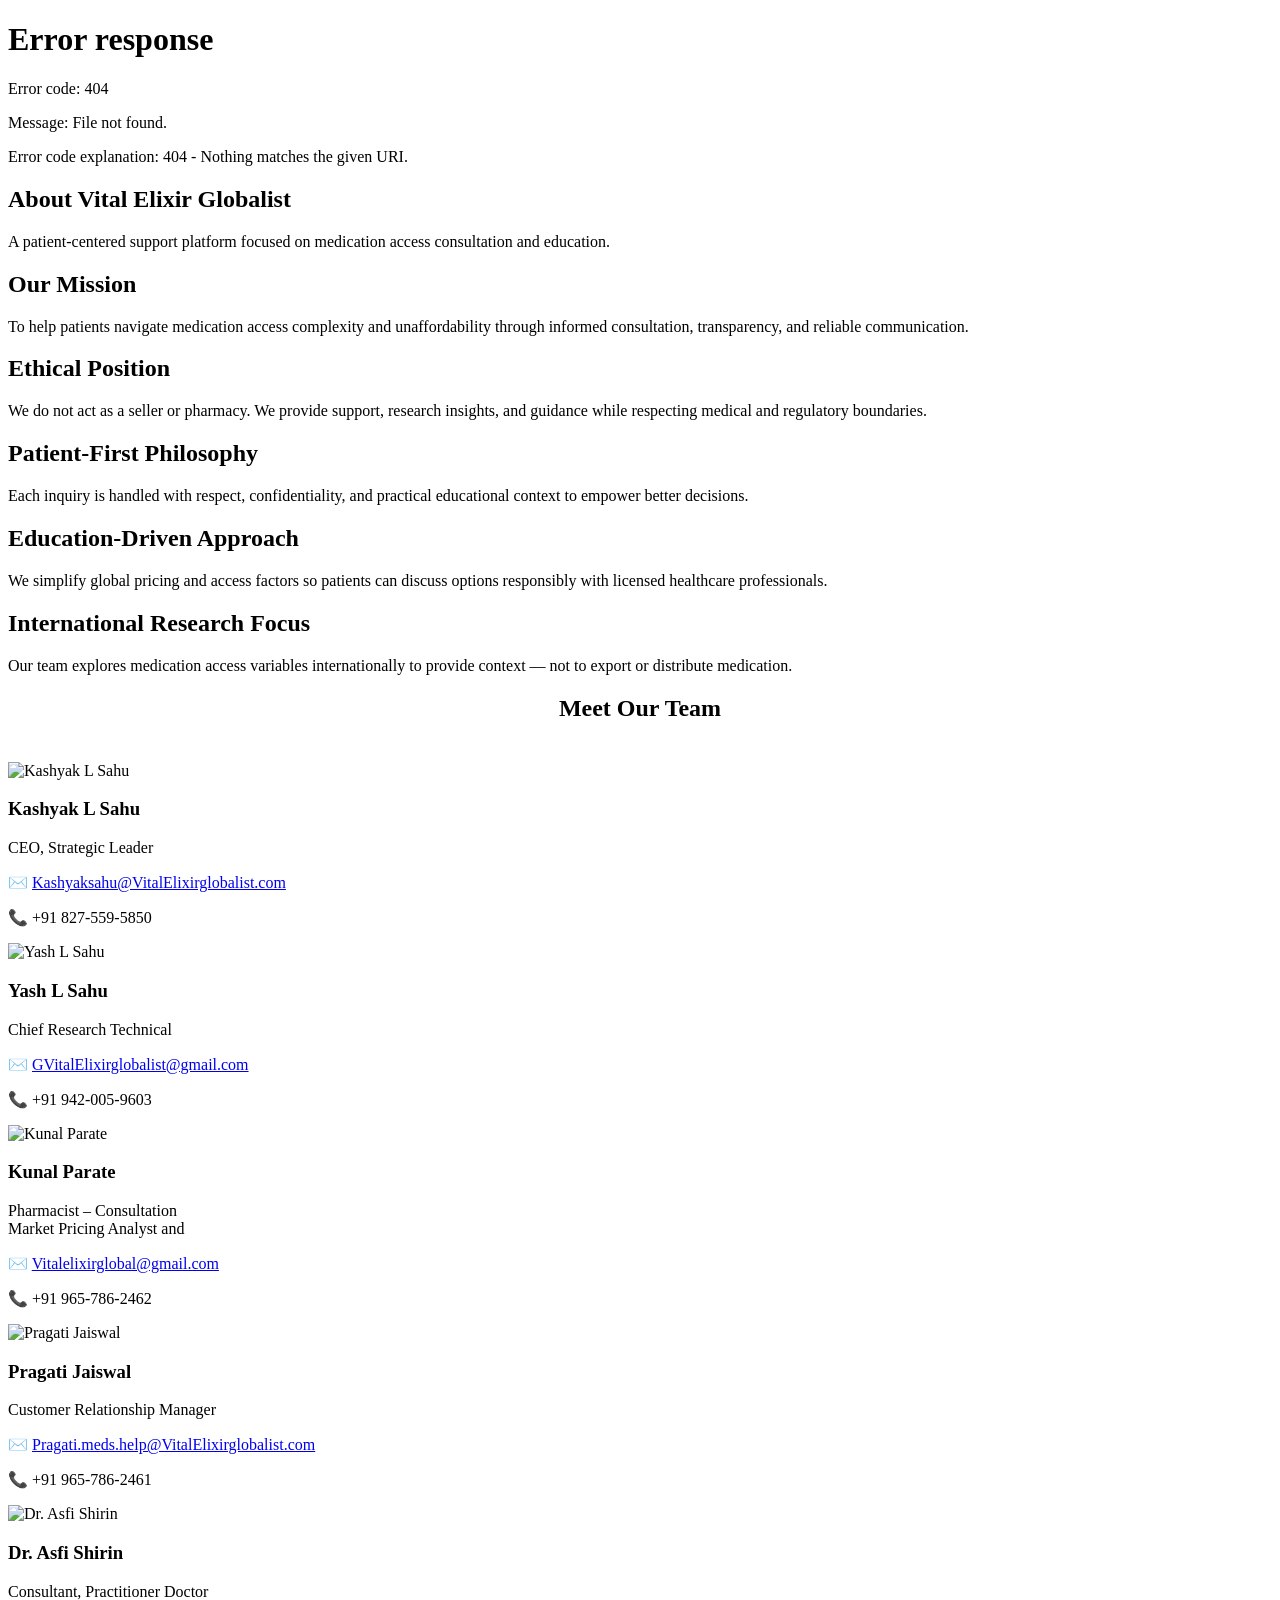
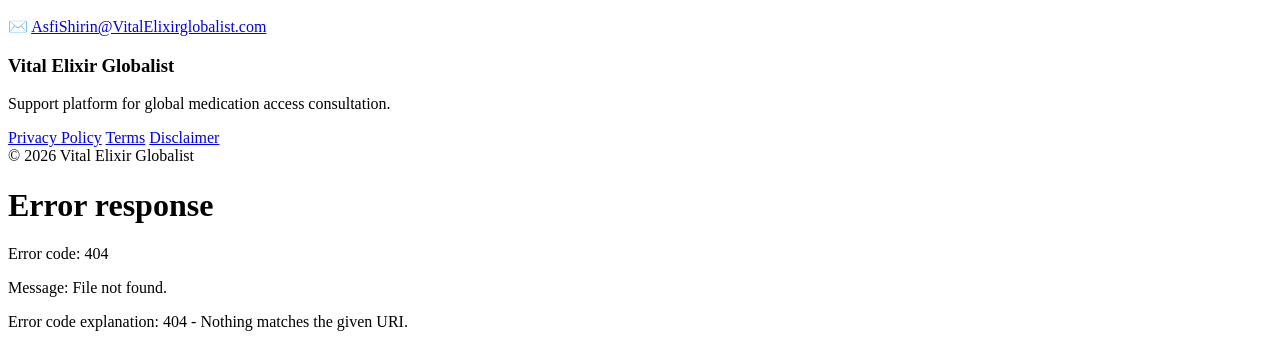
==== about.html @ f06d9dc3 "Create about.html" ====
<!doctype html>
<html lang="en">
<head>
    <meta charset="UTF-8">
    <meta name="viewport" content="width=device-width, initial-scale=1.0">
    <meta name="description"
        content="Terms of service for Vital Elixir Globalist including informational purpose, non-medical advice statement, and patient responsibilities.">
    <title>Terms of Service | Vital Elixir Globalist</title>
    <link rel="stylesheet" href="styles.css">
</head>
<body>
<div id="header-placeholder"></div>
      <main>
        <section class="page-title">
            <div class="container">
                <h1>About Vital Elixir Globalist</h1>
                <p>
                    A patient-centered support platform focused on medication access consultation and education.
                </p>
            </div>
        </section>

        <section class="section">
            <div class="container grid">

                <article class="card">
                    <h2>Our Mission</h2>
                    <p>
                        To help patients navigate medication access complexity and unaffordability through informed consultation,
                        transparency, and reliable communication.
                    </p>
                </article>

                <article class="card">
                    <h2>Ethical Position</h2>
                    <p>
                        We do not act as a seller or pharmacy. We provide support, research insights, and guidance
                        while respecting medical and regulatory boundaries.
                    </p>
                </article>

                <article class="card">
                    <h2>Patient-First Philosophy</h2>
                    <p>
                        Each inquiry is handled with respect, confidentiality, and practical educational context
                        to empower better decisions.
                    </p>
                </article>

                <article class="card">
                    <h2>Education-Driven Approach</h2>
                    <p>
                        We simplify global pricing and access factors so patients can discuss options responsibly
                        with licensed healthcare professionals.
                    </p>
                </article>

                <article class="card">
                    <h2>International Research Focus</h2>
                    <p>
                        Our team explores medication access variables internationally to provide context —
                        not to export or distribute medication.
                    </p>
                </article>

            </div>
        </section>

          <!-- Team Section -->
<section class="section" id="our-team">
  <div class="container">
    <h2 style="text-align:center; margin-bottom:2.5rem;">Meet Our Team</h2>

    <div class="grid team-grid">

      <!-- Member 1 -->
      <div class="card team-card">
        <img src="images/Kashyaksahu.jpeg" alt="Kashyak L Sahu">
        <div class="team-info">
          <h3>Kashyak L Sahu</h3>
          <p>CEO, Strategic Leader</p>
          <p>✉️ <a href="mailto:Kashyaksahu@VitalElixirglobalist.com">Kashyaksahu@VitalElixirglobalist.com</a></p>
          <p>📞 +91 827-559-5850</p>
        </div>
      </div>

      <!-- Member 2 -->
      <div class="card team-card">
        <img src="images/yash.jpeg" alt="Yash L Sahu">
        <div class="team-info">
          <h3>Yash L Sahu</h3>
          <p>Chief Research Technical</p>
          <p>✉️ <a href="mailto:Yashsahu@VitalElixirglobalist.com">GVitalElixirglobalist@gmail.com</a></p>
           <p>📞 +91 942-005-9603</p>
        </div>
      </div>

      <!-- Member 3 -->
      <div class="card team-card">
        <img src="images/sanjayparatemadarchod.jpeg" alt="Kunal Parate">
        <div class="team-info">
          <h3>Kunal Parate</h3>
          <p>Pharmacist – Consultation<br>Market Pricing Analyst and </p>
          <p>✉️ <a href="mailto:Vitalelixirglobal@gmail.com">Vitalelixirglobal@gmail.com</a></p>
          <p>📞 +91 965-786-2462</p>
        </div>
      </div>

      <!-- Member 4 -->
      <div class="card team-card">
        <img src="images/pragati.jpeg" alt="Pragati Jaiswal">
        <div class="team-info">
          <h3>Pragati Jaiswal</h3>
          <p>Customer Relationship Manager</p>
          <p>✉️ <a href="mailto:Pragati.meds.help@VitalElixirglobalist.com">Pragati.meds.help@VitalElixirglobalist.com</a></p>
          <p>📞 +91 965-786-2461</p>
        </div>
      </div>

      <!-- Member 5 -->
      <div class="card team-card">
        <img src="images/doctor.jpeg" alt="Dr. Asfi Shirin">
        <div class="team-info">
          <h3>Dr. Asfi Shirin</h3>
          <p>Consultant, Practitioner Doctor</p>
          <p>✉️ <a href="mailto:AsfiShirin@VitalElixirglobalist.com">AsfiShirin@VitalElixirglobalist.com</a></p>
        </div>
      </div>

    </div> <!-- .grid -->
  </div> <!-- .container -->
</section>

    </main>

<footer>
  <div class="container footer-grid">
    <div>
      <h3>Vital Elixir Globalist</h3>
      <p class="small">
        Support platform for global medication access consultation.
      </p>
    </div>

    <div class="footer-links">
      <a href="privacy.html">Privacy Policy</a>
      <a href="terms.html">Terms</a>
      <a href="disclaimer.html">Disclaimer</a>
    </div>

    <div class="small">
      © 2026 Vital Elixir Globalist
    </div>
  </div>
</footer>

<div id="floating-placeholder"></div>

<script>
    fetch("header.html")
        .then(response => response.text())
        .then(data => {
            document.getElementById("header-placeholder").innerHTML = data;

            // 🔑 Initialize menu AFTER header loads
            const menuBtn = document.querySelector('.menu-btn');
            const navLinks = document.querySelector('.nav-links');

            if (menuBtn && navLinks) {
                menuBtn.addEventListener('click', () => {
                    navLinks.classList.toggle('open');
                });
            }
        });

    fetch("floating-contact.html")
        .then(response => response.text())
        .then(data => {
            document.getElementById("floating-placeholder").innerHTML = data;
        });
</script>
       <script src="script.js"></script>
</body>
</html>
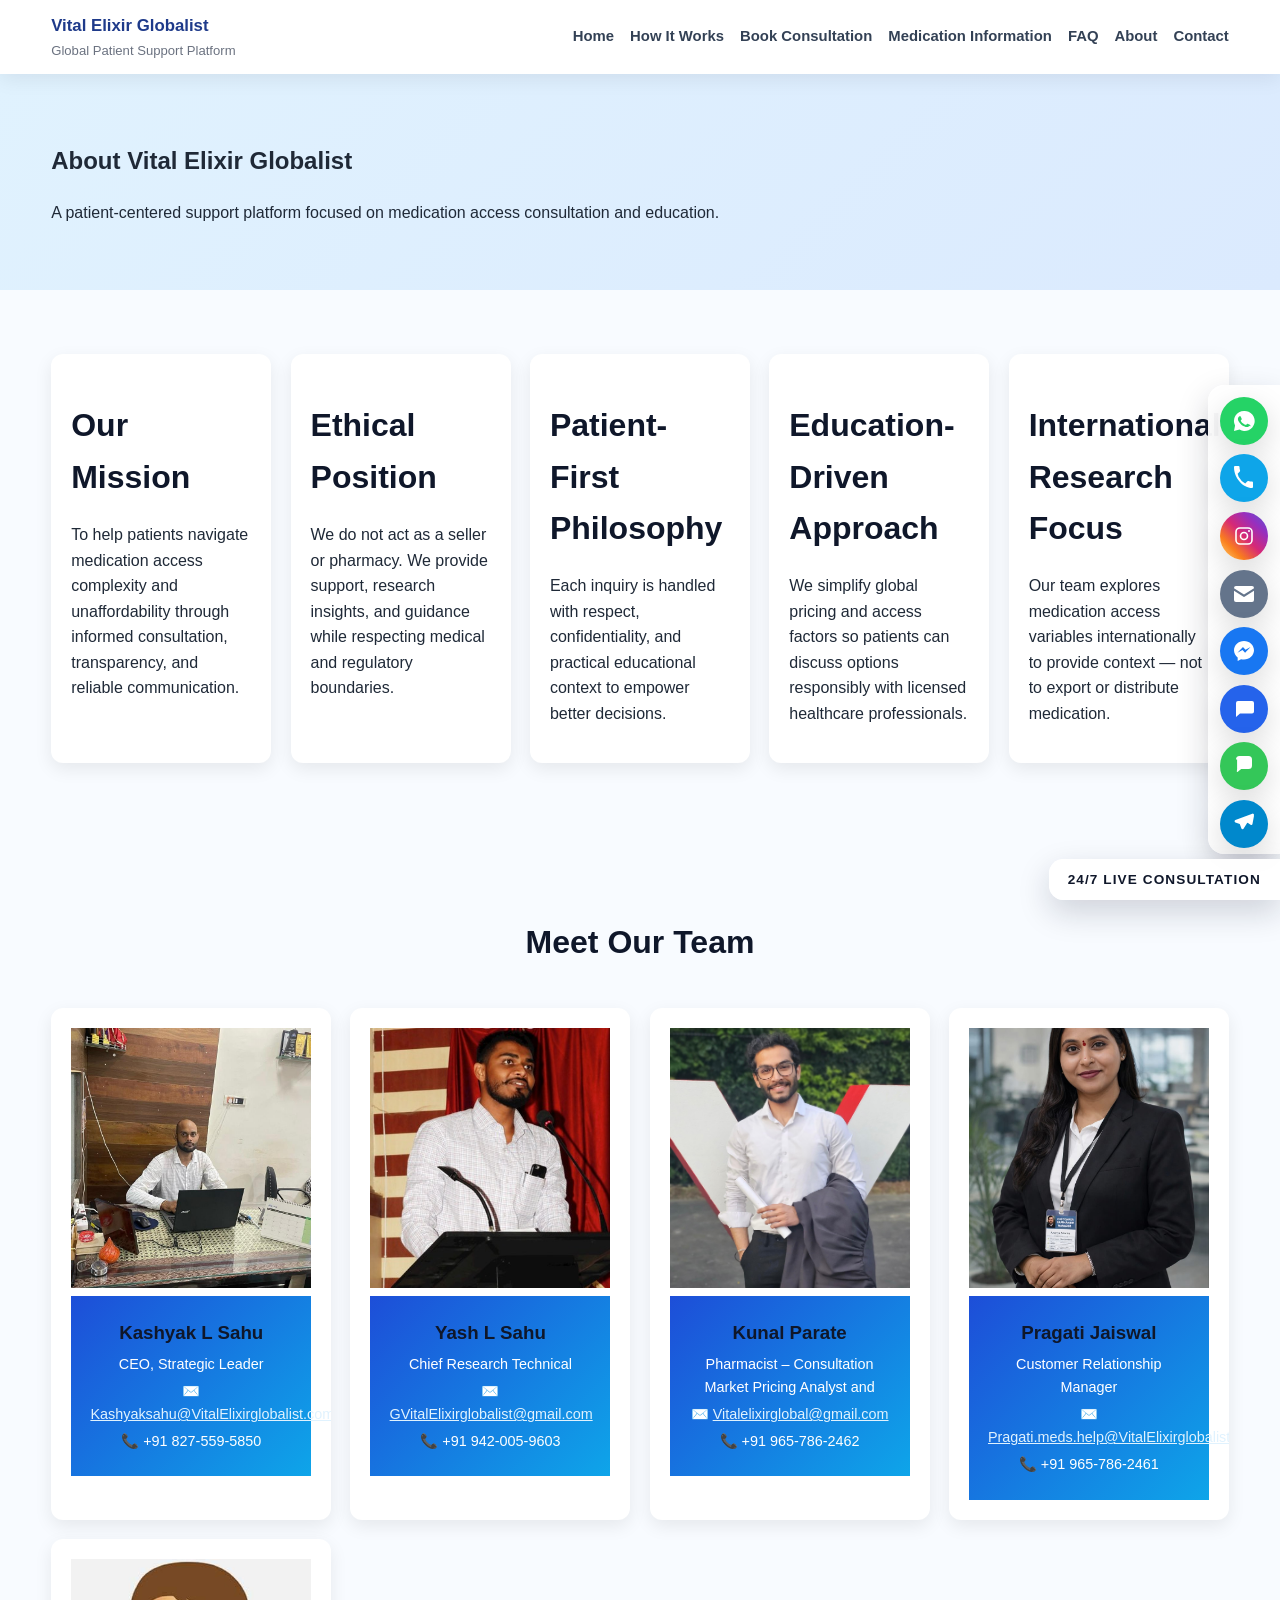
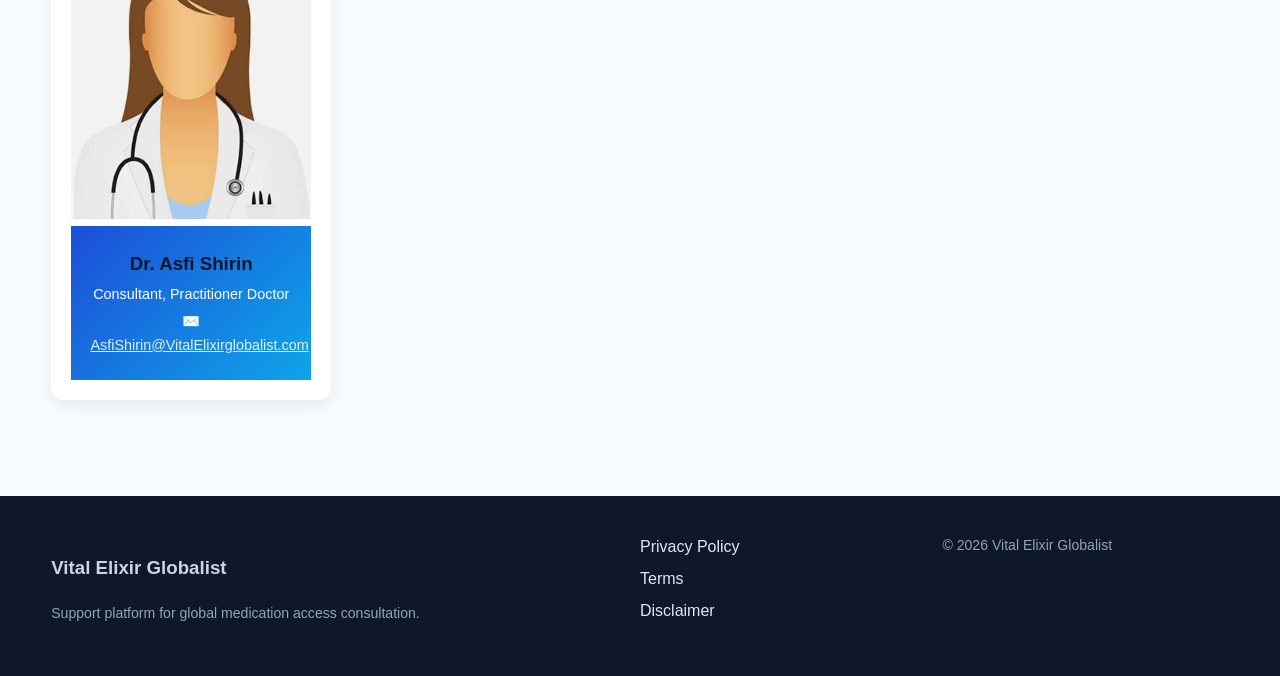
==== commit 6b8569a6: "Update about.html" ====
--- a/about.html
+++ b/about.html
@@ -7,6 +7,15 @@
         content="Terms of service for Vital Elixir Globalist including informational purpose, non-medical advice statement, and patient responsibilities.">
     <title>Terms of Service | Vital Elixir Globalist</title>
     <link rel="stylesheet" href="styles.css">
+    <!-- Google tag (gtag.js) -->
+<script async src="https://www.googletagmanager.com/gtag/js?id=G-TFVS78HKC3"></script>
+<script>
+  window.dataLayer = window.dataLayer || [];
+  function gtag(){dataLayer.push(arguments);}
+  gtag('js', new Date());
+
+  gtag('config', 'G-TFVS78HKC3');
+</script>
 </head>
 <body>
 <div id="header-placeholder"></div>
--- a/styles.css
+++ b/styles.css
@@ -0,0 +1,570 @@
+:root {
+  --primary: #1d4ed8;
+  --primary-dark: #1e3a8a;
+  --accent: #0ea5e9;
+  --bg: #f8fbff;
+  --text: #1f2937;
+  --muted: #6b7280;
+  --white: #ffffff;
+  --success: #10b981;
+  --shadow: 0 10px 30px rgba(15, 23, 42, 0.08);
+  --radius: 14px;
+}
+* { box-sizing: border-box; }
+body {
+  margin: 0;
+  font-family: Inter, "Segoe UI", Roboto, Arial, sans-serif;
+  color: var(--text);
+  background: var(--bg);
+  line-height: 1.6;
+}
+a { color: inherit; text-decoration: none; }
+.container { width: min(1400px, 92%); margin: 0 auto; }
+header {
+  background: var(--white);
+  position: sticky;
+  top: 0;
+  z-index: 100;
+  box-shadow: 0 4px 20px rgba(2, 6, 23, 0.08);
+}
+.nav {
+  display: flex;
+  align-items: center;
+  justify-content: space-between;
+  min-height: 74px;
+}
+.brand { display: flex; flex-direction: column; }
+.brand strong { color: var(--primary-dark); font-size: 1.05rem; }
+.brand span { color: var(--muted); font-size: .82rem; }
+.nav-links { display: flex; gap: 1rem; align-items: center; flex-wrap: wrap; }
+.nav-links a { font-weight: 600; color: #334155; font-size: .93rem; }
+.nav-links a:hover { color: var(--primary); }
+.menu-btn { display: none; border: 0; background: transparent; font-size: 1.5rem; }
+.hero {
+  background: linear-gradient(135deg, #dbeafe, #ecfeff 60%, #eff6ff);
+  padding: 5rem 0;
+}
+.hero h1 { font-size: clamp(1.9rem, 4vw, 3rem); line-height: 1.15; margin-bottom: 1rem; color: #0f172a; }
+.hero p { font-size: 1.08rem; color: #334155; max-width: 860px; }
+.btn-row { display: flex; gap: 1rem; margin-top: 2rem; flex-wrap: wrap; }
+.btn {
+  display: inline-flex;
+  align-items: center;
+  justify-content: center;
+  padding: .85rem 1.25rem;
+  border-radius: 999px;
+  font-weight: 700;
+  border: 2px solid transparent;
+}
+.btn-primary { background: linear-gradient(90deg, var(--primary), var(--accent)); color: var(--white); }
+.btn-secondary { border-color: var(--primary); color: var(--primary-dark); background: #eff6ff; }
+.section { padding: 4rem 0; }
+.section h2 { font-size: clamp(1.5rem, 3vw, 2rem); margin-bottom: 1.2rem; color: #0f172a; }
+.grid {
+  display: grid;
+  gap: 1.2rem;
+  grid-template-columns: repeat(auto-fit, minmax(220px, 1fr));
+}
+/* Force 5 cards in one row on large screens */
+@media (min-width: 1200px) {
+  .grid.features-grid {
+    grid-template-columns: repeat(5, 1fr);
+  }
+}
+.card {
+  background: var(--white);
+  border-radius: var(--radius);
+  padding: 1.25rem;
+  box-shadow: var(--shadow);
+}
+.card h3 { margin-top: .2rem; margin-bottom: .55rem; color: #0f172a; }
+.steps { counter-reset: step; display: grid; gap: 1rem; }
+.step {
+  background: var(--white);
+  border-radius: var(--radius);
+  box-shadow: var(--shadow);
+  padding: 1rem 1.2rem;
+  position: relative;
+  padding-left: 3.4rem;
+}
+.step::before {
+  counter-increment: step;
+  content: counter(step);
+  position: absolute;
+  left: 1rem;
+  top: 1rem;
+  width: 1.8rem;
+  height: 1.8rem;
+  border-radius: 50%;
+  background: var(--primary);
+  color: #fff;
+  font-weight: 700;
+  display: grid;
+  place-items: center;
+}
+.notice {
+  border-left: 4px solid var(--success);
+  padding: 1rem;
+  background: #ecfdf5;
+  border-radius: 8px;
+}
+.form-wrap {
+  background: var(--white);
+  padding: 1.4rem;
+  border-radius: var(--radius);
+  box-shadow: var(--shadow);
+}
+.form-grid { display: grid; gap: .9rem; grid-template-columns: repeat(auto-fit, minmax(240px, 1fr)); }
+label { display: block; font-weight: 600; margin-bottom: .35rem; }
+input, select, textarea {
+  width: 100%;
+  padding: .72rem;
+  border-radius: 10px;
+  border: 1px solid #cbd5e1;
+  font: inherit;
+}
+textarea { min-height: 120px; }
+footer {
+  background: #0f172a;
+  color: #cbd5e1;
+  padding: 2.4rem 0;
+  margin-top: 2rem;
+}
+.footer-grid { display: grid; gap: 1rem; grid-template-columns: 2fr 1fr 1fr; }
+.footer-links a { display: block; color: #e2e8f0; margin-bottom: .4rem; }
+.small { font-size: .88rem; color: #94a3b8; }
+.badges { display: flex; gap: .65rem; flex-wrap: wrap; margin-top: 1rem; }
+.badge { background: #dbeafe; color: #1e3a8a; padding: .3rem .65rem; border-radius: 999px; font-size: .78rem; font-weight: 700; }
+.floating-contact {
+  position: fixed;
+  right: 14px;
+  bottom: 14px;
+  z-index: 150;
+  background: #0f172a;
+  border-radius: 14px;
+  padding: .6rem;
+  box-shadow: var(--shadow);
+  width: 56px;
+}
+.floating-contact .label {
+  writing-mode: vertical-rl;
+  transform: rotate(180deg);
+  font-size: .66rem;
+  color: #93c5fd;
+  margin: 0 auto .5rem;
+  text-align: center;
+}
+.floating-contact a {
+  display: grid;
+  place-items: center;
+  background: #1e293b;
+  color: #fff;
+  border-radius: 10px;
+  height: 38px;
+  margin-top: .42rem;
+  font-size: .95rem;
+}
+.page-title { background: linear-gradient(135deg, #e0f2fe, #dbeafe); padding: 3rem 0; }
+.faq-item { background: #fff; border-radius: 12px; box-shadow: var(--shadow); padding: 1rem 1.1rem; margin-bottom: .8rem; }
+@media (max-width: 860px) {
+  .menu-btn { display: block; }
+  .nav-links { display: none; position: absolute; left: 0; right: 0; top: 74px; background: white; padding: 1rem 4%; border-top: 1px solid #e2e8f0; }
+  .nav-links.open { display: flex; flex-direction: column; align-items: flex-start; }
+  .footer-grid { grid-template-columns: 1fr; }
+}
+/* =========================================
+   FLOATING ACTION BAR (RIGHT LOCKED)
+   Matches old VitalElixirGlobalist style
+========================================= */
+
+.floating-action-bar {
+  position: fixed;
+  right: 0;
+  bottom: 0;
+  z-index: 9999;
+
+  display: flex;
+  flex-direction: column;
+  align-items: flex-end;
+
+  pointer-events: none; /* container does not block clicks */
+}
+
+/* Stack container */
+.floating-action-bar .fab-stack {
+  display: flex;
+  flex-direction: column;
+  gap: 0.6rem;
+
+  padding: 0.75rem 0.75rem 0.4rem;
+  background: rgba(255, 255, 255, 0.97);
+
+  border-radius: 1rem 0 0 1rem;
+  box-shadow: 0 12px 32px rgba(15, 23, 42, 0.18);
+
+  pointer-events: auto; /* icons clickable */
+}
+
+/* Icons */
+.floating-action-bar .fab-icon {
+  width: 3rem;
+  height: 3rem;
+
+  border-radius: 9999px;
+
+  display: inline-flex;
+  align-items: center;
+  justify-content: center;
+
+  color: #fff;
+
+  box-shadow: 0 10px 30px rgba(0, 0, 0, 0.15);
+  transition: transform 0.2s ease, box-shadow 0.2s ease;
+}
+
+/* SVG size */
+.floating-action-bar .fab-icon svg {
+  width: 1.5rem;
+  height: 1.5rem;
+}
+
+/* Hover */
+.floating-action-bar .fab-icon:hover {
+  transform: translateY(-2px) scale(1.05);
+  box-shadow: 0 14px 36px rgba(2, 132, 199, 0.24);
+}
+
+/* Brand colors */
+.fab-icon.whatsapp { background: #25d366; }
+.fab-icon.phone { background: #0ea5e9; }
+.fab-icon.sms-primary { background: #2563eb; }
+.fab-icon.sms-secondary { background: #34c759; }
+.fab-icon.telegram { background: #0088cc; }
+
+/* Label */
+.floating-action-bar .fab-label {
+  background: rgba(255, 255, 255, 0.97);
+  color: #0f172a;
+
+  font-weight: 700;
+  font-size: 0.85rem;
+  letter-spacing: 0.08em;
+  text-transform: uppercase;
+
+  padding: 0.6rem 1.2rem;
+  margin-top: 0.3rem;
+
+  border-radius: 0.9rem 0 0 0.9rem;
+  box-shadow: 0 12px 32px rgba(15, 23, 42, 0.18);
+
+  pointer-events: none;
+}
+
+/* =========================================
+   MOBILE OPTIMIZATION
+========================================= */
+@media (max-width: 768px) {
+  .floating-action-bar .fab-icon {
+    width: 2.2rem;
+    height: 2.2rem;
+  }
+
+  .floating-action-bar .fab-icon svg {
+    width: 1.2rem;
+    height: 1.2rem;
+  }
+
+  .floating-action-bar .fab-label {
+    font-size: 0.7rem;
+    padding: 0.4rem 0.8rem;
+  }
+}
+/* =========================================
+   REUSABLE BACKGROUND IMAGE + OVERLAY SYSTEM
+========================================= */
+
+/* Base background section */
+.bg-cover {
+  position: relative;
+  overflow: hidden;
+
+  background-size: cover;
+  background-position: center;
+  background-repeat: no-repeat;
+}
+
+/* Overlay layer */
+.bg-cover::before {
+  content: "";
+  position: absolute;
+  inset: 0;
+  z-index: 1;
+}
+
+/* Content above overlay */
+.bg-cover > * {
+  position: relative;
+  z-index: 2;
+}
+
+/* ===== Overlay color variants ===== */
+
+/* Light overlay (70% white) */
+.overlay-light::before {
+  background: rgba(255, 255, 255, 0.7);
+}
+
+/* Dark overlay (60% dark) */
+.overlay-dark::before {
+  background: rgba(15, 23, 42, 0.6);
+}
+
+/* Strong dark overlay */
+.overlay-dark-strong::before {
+  background: rgba(15, 23, 42, 0.75);
+}
+
+/* ===== Optional height helpers ===== */
+.section-lg {
+  padding: 5rem 0;
+}
+
+.section-xl {
+  padding: 7rem 0;
+}
+/* Additional social icons */
+.fab-icon.instagram {
+  background: linear-gradient(45deg,
+    #feda75, #fa7e1e, #d62976, #962fbf, #4f5bd5);
+}
+
+.fab-icon.email {
+  background-color: #64748b; /* professional gray */
+}
+
+.fab-icon.facebook {
+  background-color: #1877f2;
+}
+/* =========================================
+   COST OPTIMIZATION ICON SIZING
+========================================= */
+
+/* Desktop view – phone home-screen style */
+.contact-grid .fab-icon {
+  width: 2.4rem;          /* smaller than sidebar */
+  height: 2.4rem;
+  border-radius: 50%;
+
+  display: inline-flex;
+  align-items: center;
+  justify-content: center;
+
+  box-shadow: 0 6px 16px rgba(0,0,0,0.12);
+}
+
+/* Icon SVG size */
+.contact-grid .fab-icon svg {
+  width: 1.25rem;
+  height: 1.25rem;
+}
+
+/* Spacing between icons */
+.contact-grid .icon-grid {
+  display: flex;
+  gap: 0.9rem;
+  flex-wrap: wrap;
+  align-items: center;
+}
+
+/* =========================================
+   MOBILE VIEW – SMALLER & COMFORTABLE
+========================================= */
+@media (max-width: 768px) {
+  .contact-grid .fab-icon {
+    width: 2rem;
+    height: 2rem;
+  }
+
+  .contact-grid .fab-icon svg {
+    width: 1.05rem;
+    height: 1.05rem;
+  }
+
+  .contact-grid .icon-grid {
+    gap: 0.75rem;
+  }
+}
+#our-team {
+  scroll-margin-top: 100px; /* adjust if header height changes */
+}
+/* =========================================
+   MULTI-LINE CTA BUTTON SUPPORT
+========================================= */
+
+.btn {
+  white-space: normal;          /* allow text to wrap */
+  text-align: center;           /* center multi-line text */
+  line-height: 1.25;            /* comfortable line spacing */
+  max-width: 260px;             /* controls when line breaks */
+  padding: 0.9rem 1.2rem;
+}
+.btn .small {
+  font-size: 0.85em;
+  opacity: 0.9;
+}
+/* =========================================
+   MULTI-LINE CTA BUTTON TEXT CONTROL
+========================================= */
+
+.btn {
+  text-align: center;        /* center all text */
+  line-height: 1.25;
+}
+
+.btn .small {
+  display: block;            /* forces new line control */
+  font-size: 0.85em;
+  font-weight: 600;
+  opacity: 0.9;
+  margin-top: 0.15rem;       /* small spacing between lines */
+}
+/* =========================
+   TEAM SECTION STYLES
+========================= */
+
+.team-grid {
+  grid-template-columns: repeat(auto-fit, minmax(260px, 1fr));
+}
+
+.team-card {
+  overflow: hidden;
+  padding: 0;
+}
+
+.team-card img {
+  width: 100%;
+  height: 260px;
+  object-fit: cover;
+}
+
+.team-info {
+  background: linear-gradient(135deg, var(--primary), var(--accent));
+  color: #ffffff;
+  padding: 1.2rem;
+  text-align: center;
+}
+
+.team-info h3 {
+  margin-bottom: 0.3rem;
+}
+
+.team-info p {
+  font-size: 0.9rem;
+  margin: 0.25rem 0;
+}
+
+.team-info a {
+  color: #e0f2fe;
+  text-decoration: underline;
+}
+/* =========================
+   MULTI-LINE BUTTON FIX
+========================= */
+
+.btn {
+  flex-direction: column;   /* STACK text vertically */
+  text-align: center;
+  line-height: 1.25;
+}
+
+.btn-subtext {
+  display: block;
+  font-size: 0.9em;
+  font-weight: 600;
+  color: inherit;           /* SAME COLOR as main text */
+  opacity: 0.95;            /* optional softness */
+  margin-top: 0.2rem;
+}
+@media (max-width: 640px) {
+  .btn-subtext {
+    font-size: 0.8em;
+  }
+}
+.process-grid{
+    display:grid;
+    grid-template-columns: repeat(4, 1fr); /* Force 4 columns */
+    gap:30px;
+}
+
+/* Make cards responsive on smaller screens */
+
+@media (max-width:1024px){
+    .process-grid{
+        grid-template-columns: repeat(2, 1fr);
+    }
+}
+
+@media (max-width:600px){
+    .process-grid{
+        grid-template-columns: 1fr;
+    }
+}
+.card{
+    background:#fff;
+    padding:20px;
+    border-radius:12px;
+    box-shadow:0 6px 18px rgba(0,0,0,0.08);
+}
+.btn-row{
+    gap:15px;
+}
+.markets-grid{
+    display: grid;
+    grid-template-columns: repeat(4, 1fr);
+    gap: 25px;
+    margin-top: 40px;
+}
+
+.market-card{
+    background: #ffffff;
+    border-radius: 12px;
+    padding: 20px;
+    text-align: center;
+    box-shadow: 0 4px 12px rgba(0,0,0,0.08);
+}
+
+.market-card img{
+    width: 60px;
+    height: auto;
+    margin-bottom: 10px;
+}
+
+.market-card p{
+    margin: 0;
+    font-weight: 500;
+}
+
+/* Tablet */
+
+@media (max-width:1000px){
+    .markets-grid{
+        grid-template-columns: repeat(2,1fr);
+    }
+}
+
+/* Mobile */
+
+@media (max-width:600px){
+    .markets-grid{
+        grid-template-columns: 1fr;
+    }
+}
+.market-card{
+    padding:25px;
+}
+.hero-black{
+color:#000000;
+font-weight:700;
+list-style-type: disc;
+padding-left:20px;
+}
